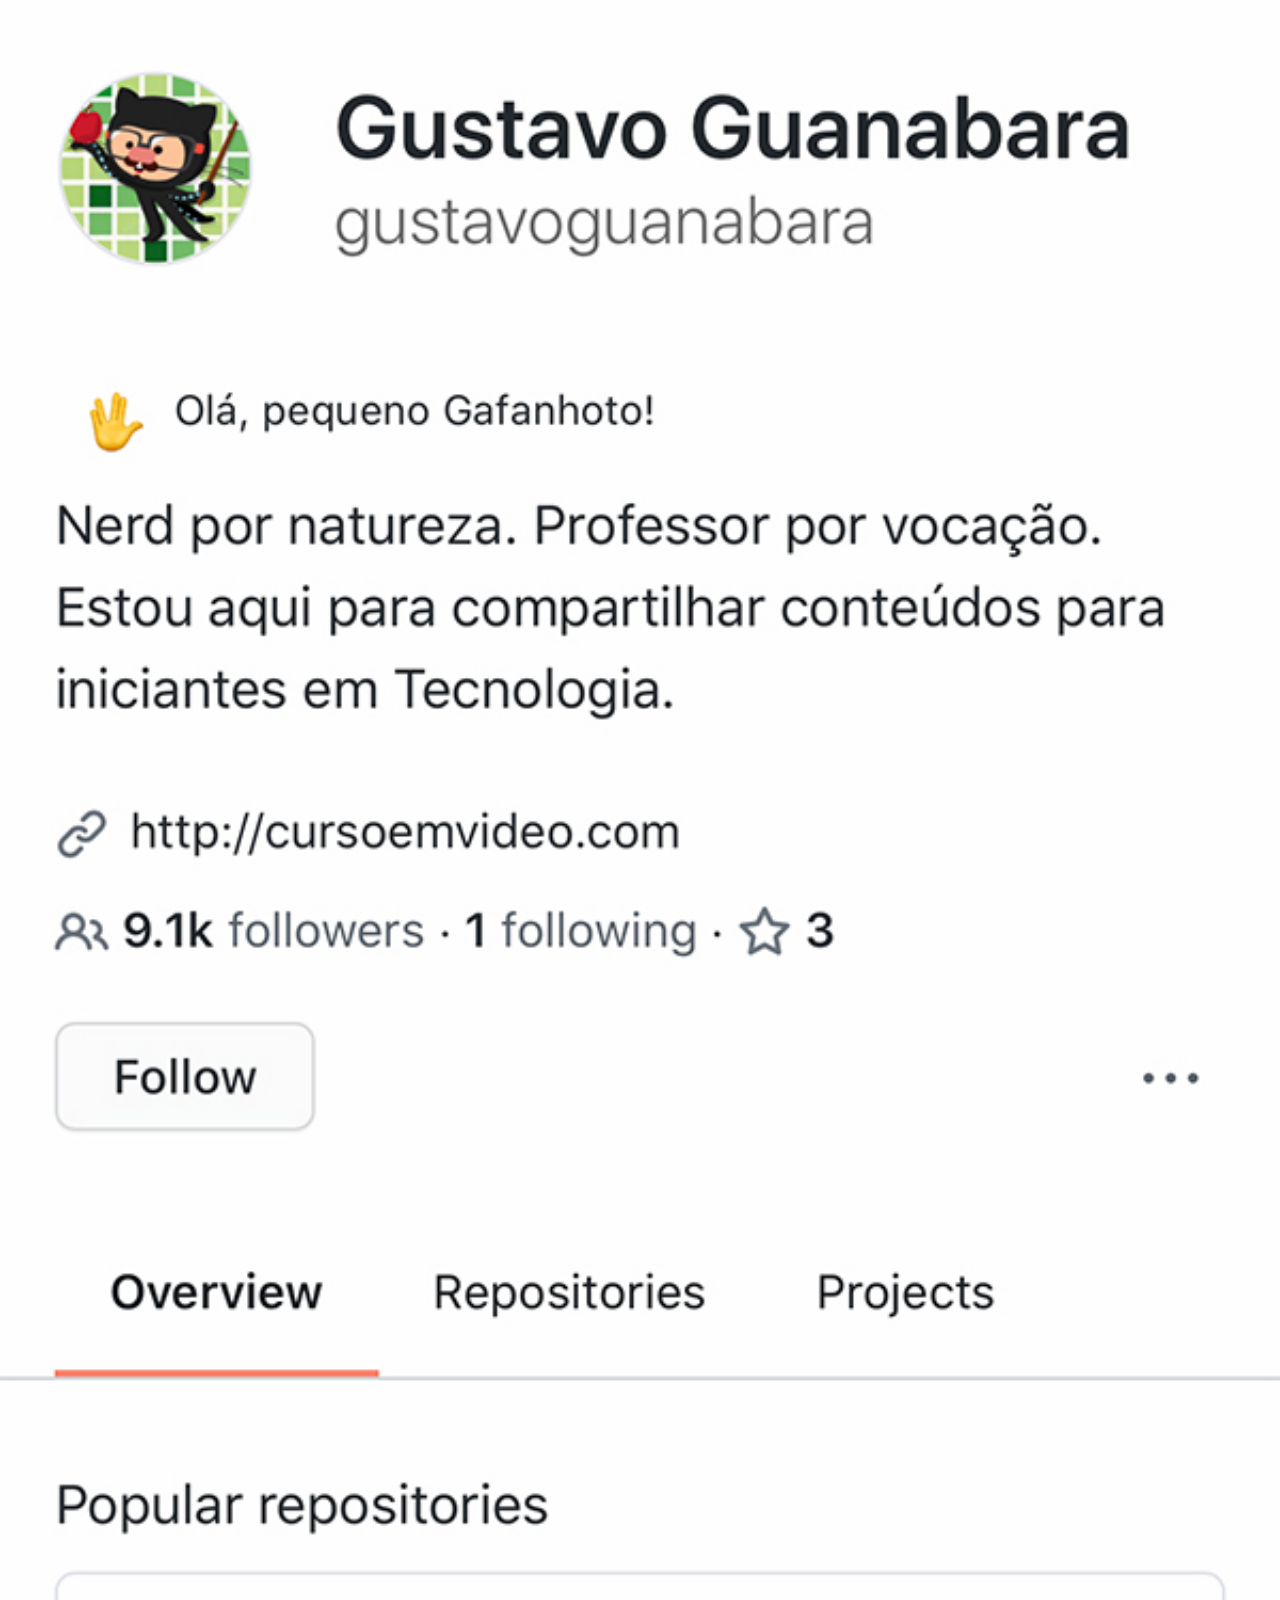
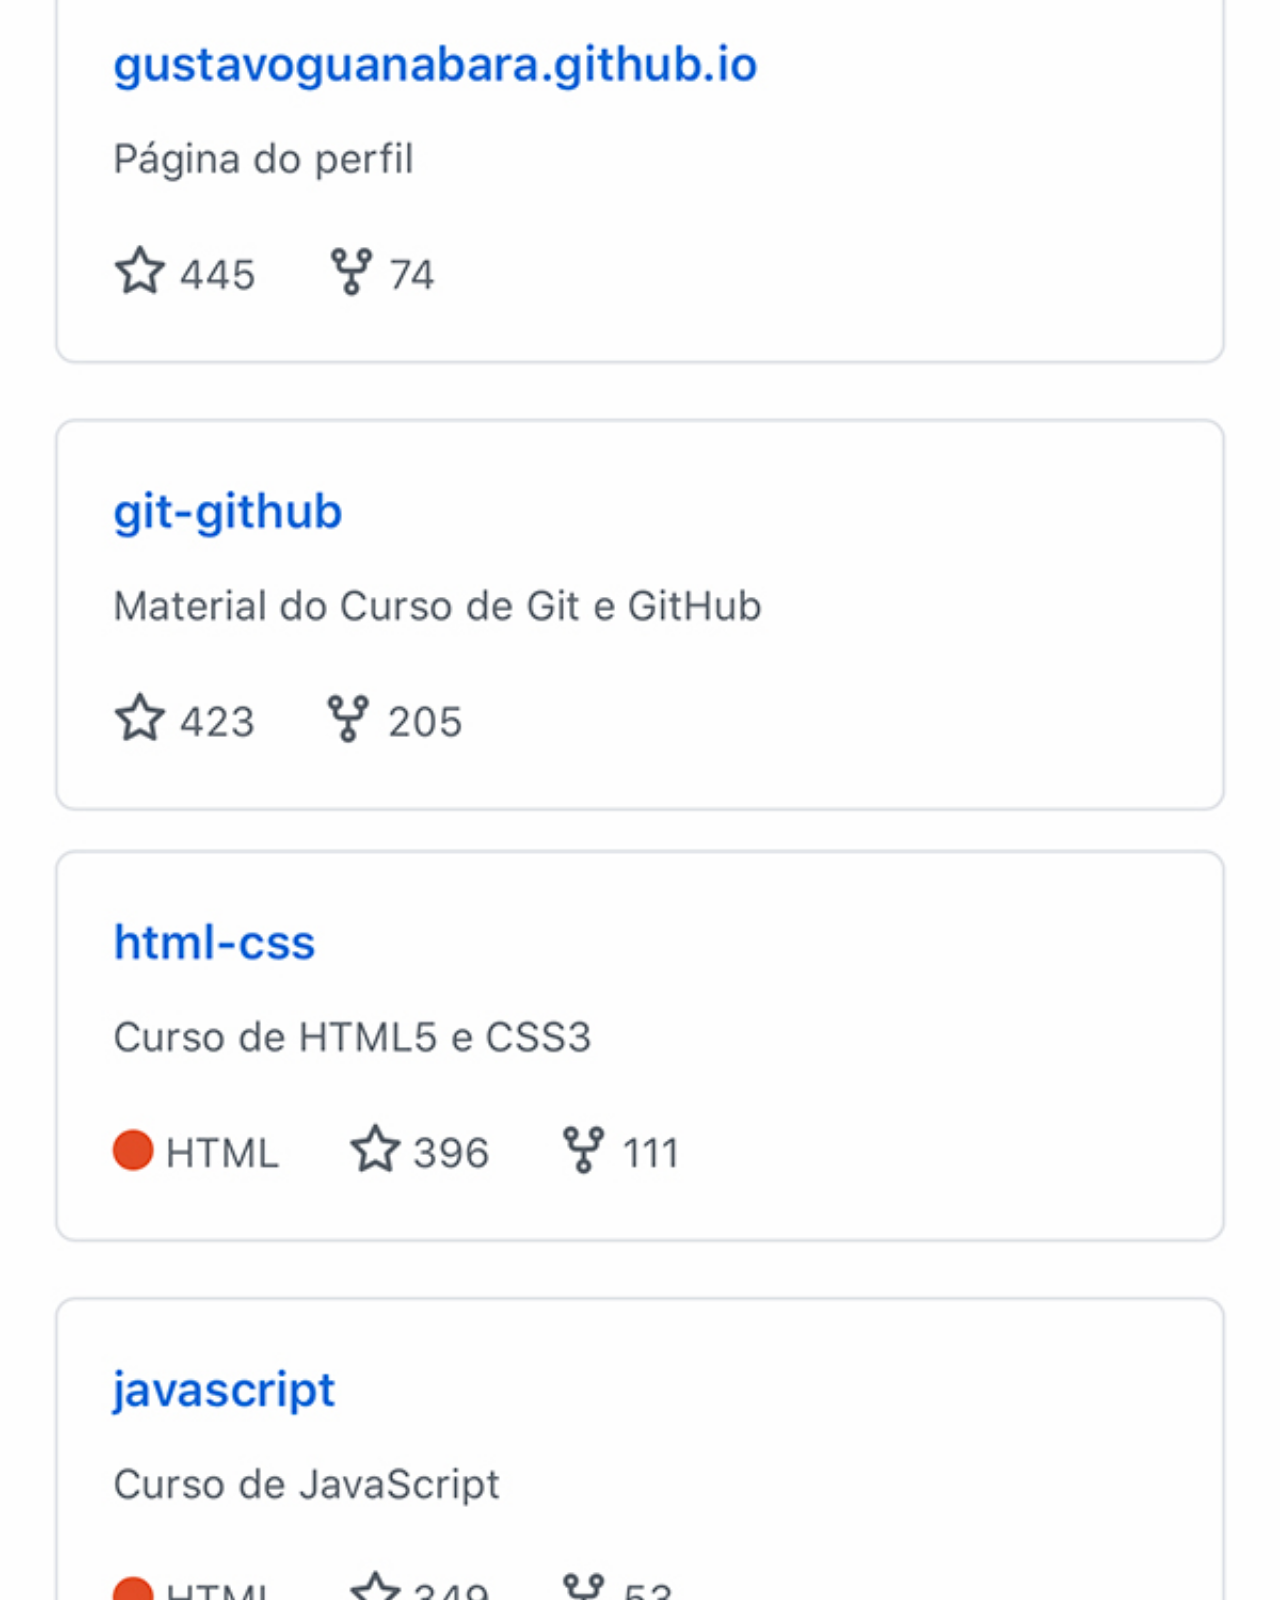
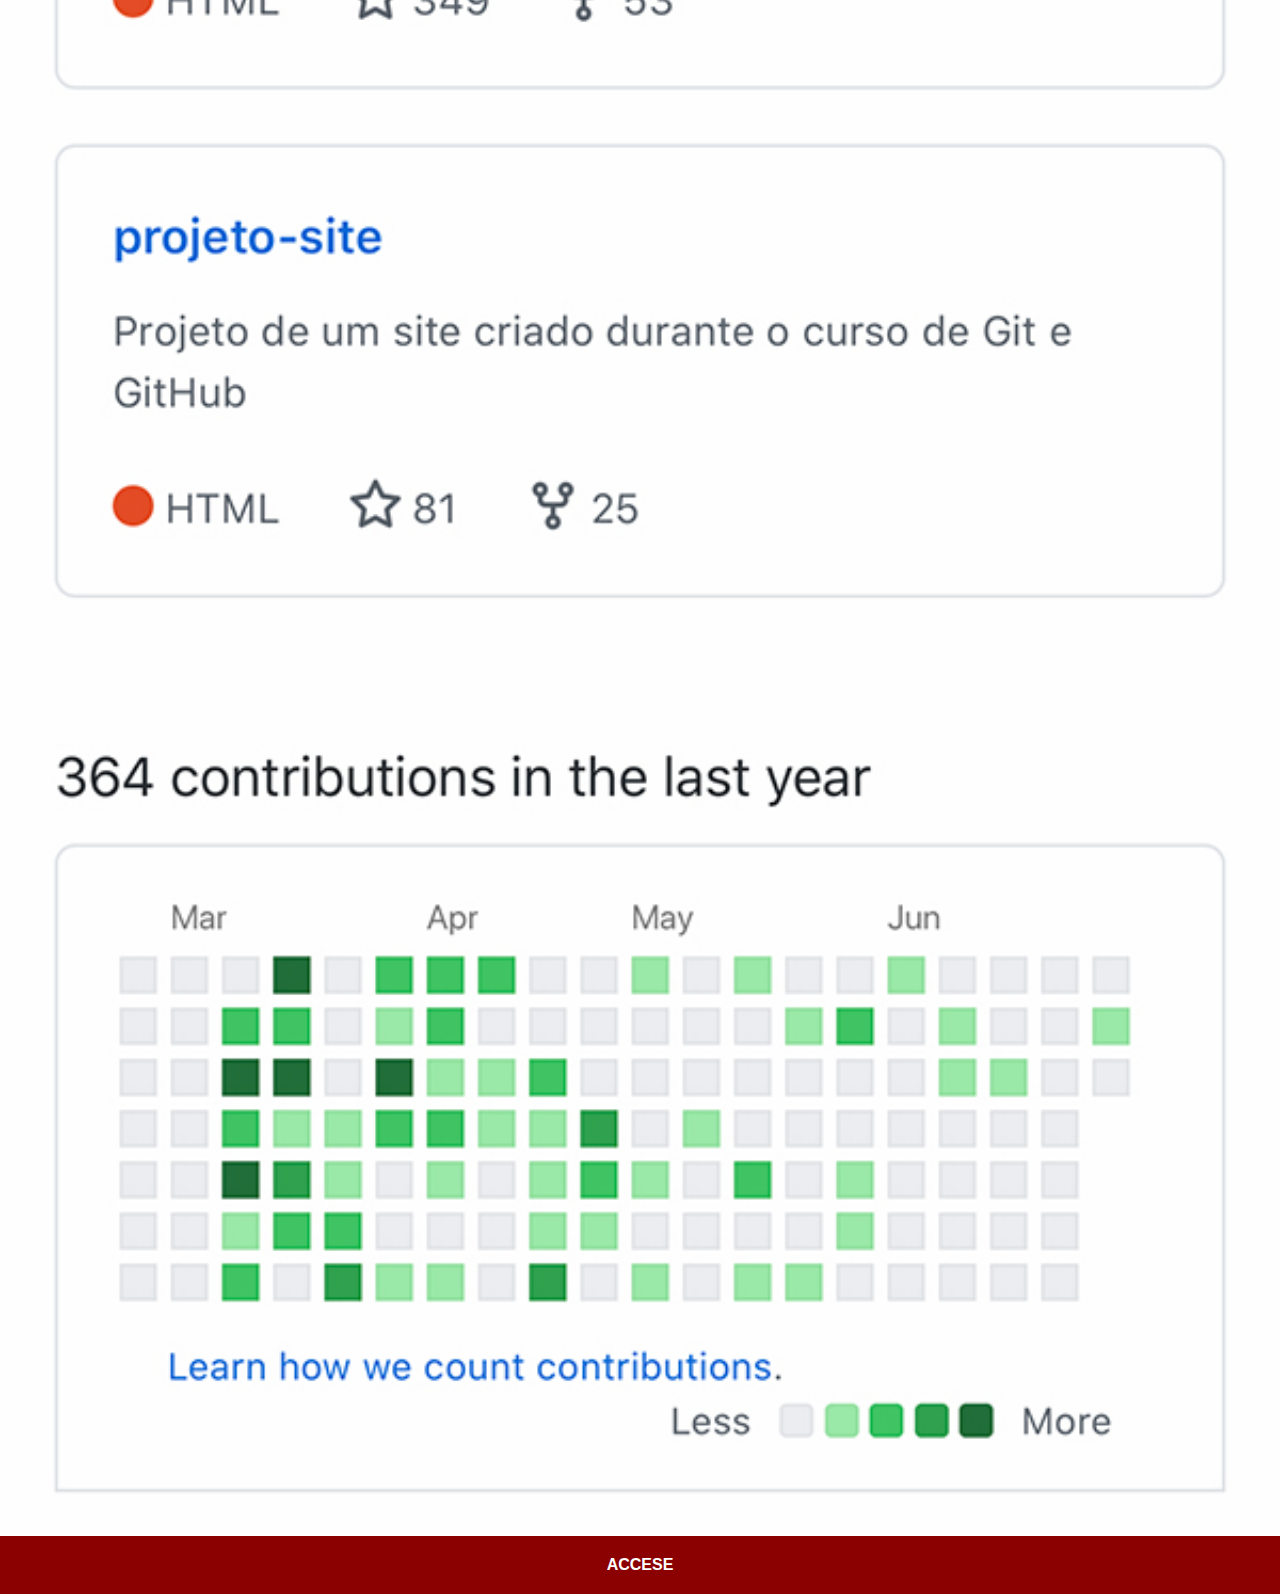
==== github.html @ 8c5d0a66 "Mod 12" ====
<!DOCTYPE html>
<html lang="pt-br">
<head>
    <meta charset="UTF-8">
    <meta name="viewport" content="width=device-width, initial-scale=1.0">
    <link rel="stylesheet"  type="text/css" href="/estilos/social.css">
    <title>Github</title>
</head>
<body>
    <img src="/imagens/tela-github.jpg" alt="github">
    <a href="https://github.com/SaulDevjr" target="_blank">ACCESE</a>
    </a>
</body>
</html>
---- estilos/social.css ----
@charset "UTF-8";

* {
  margin: 0px;
  padding: 0px;
  box-sizing: border-box;
  font-family: Arial, Helvetica, sans-serif;
}
/*este recurso e para tirar o scrollbar*/
::-webkit-scrollbar {
  width: 0;
  height: 0;
}
img {
  width: 100vw;
  height: auto;
  
}
a {
  display: block;
  width: 100%;
  background-color: darkred;
  color: white;
  text-decoration: none;
  text-align: center;
  padding: 20px;
  font-weight: bolder;
}
a:hover{
    width: 100%;
    background-color: rgb(201, 2, 2);
}
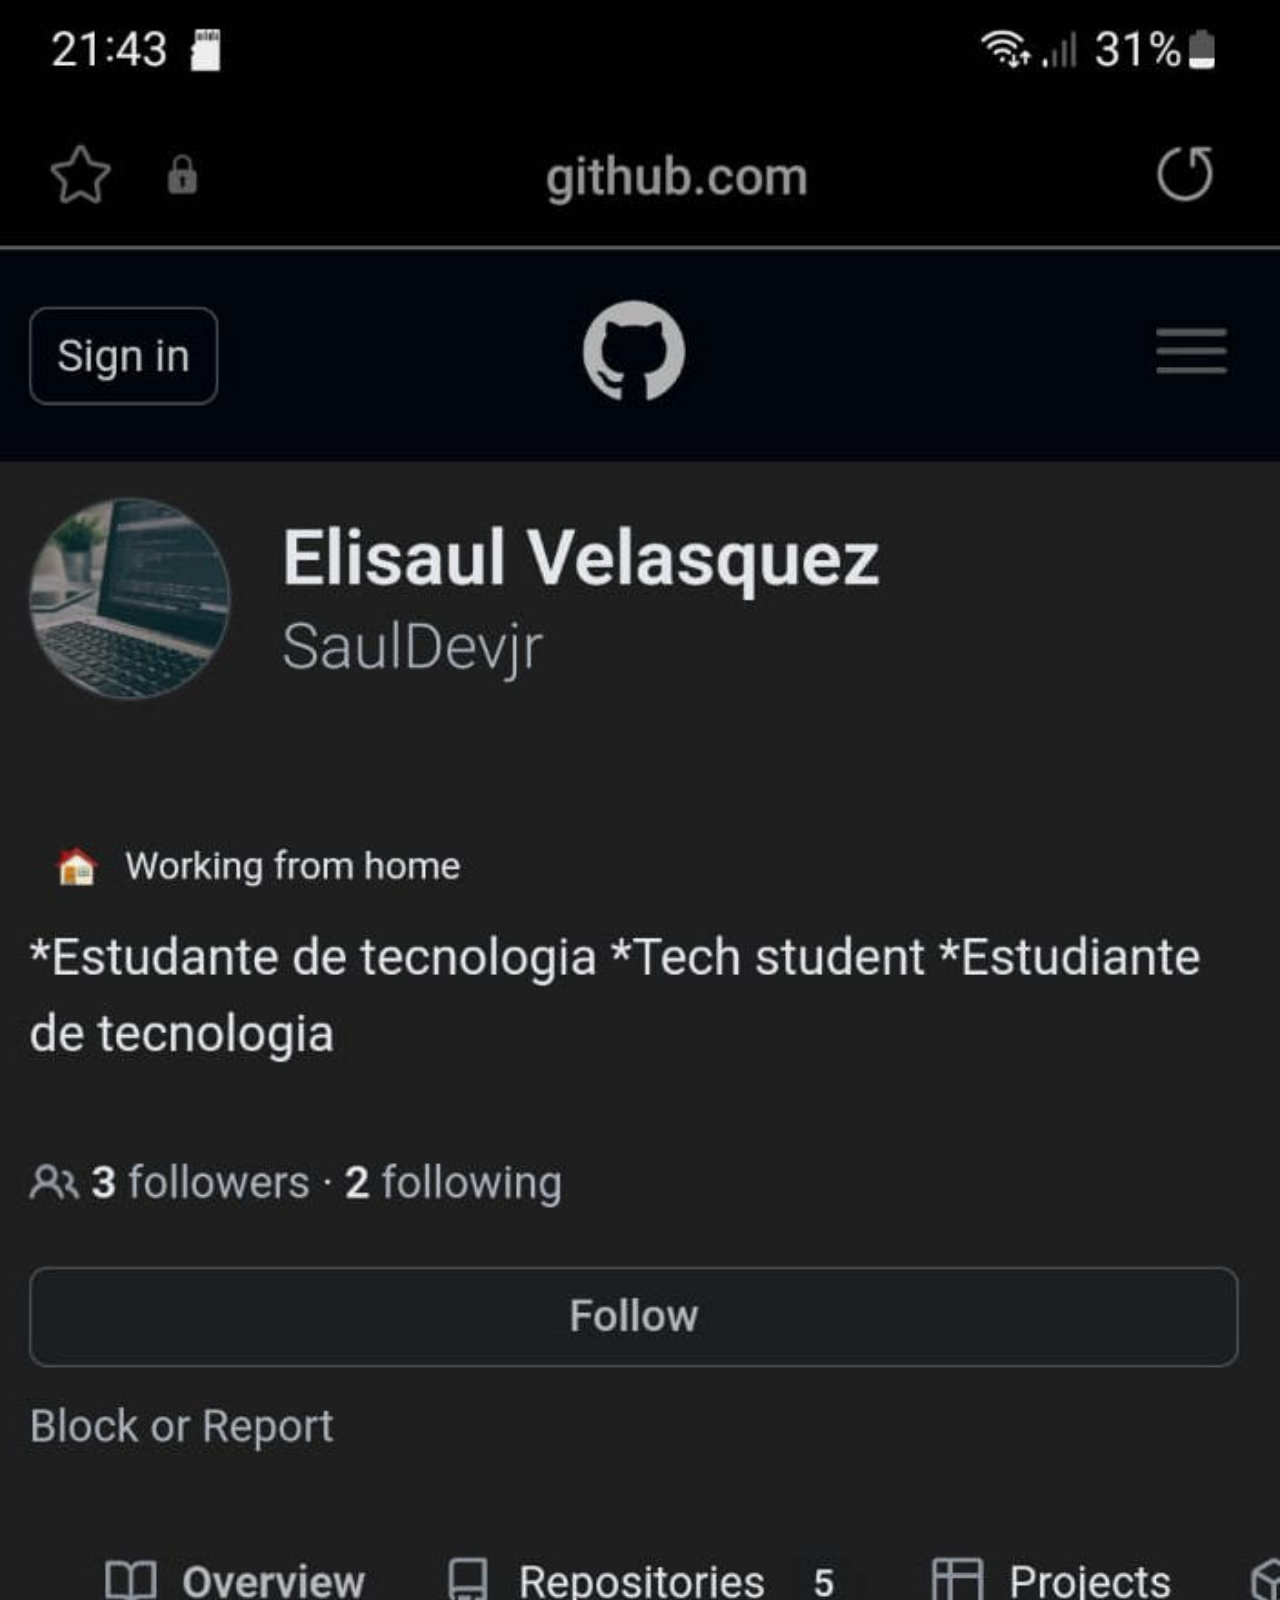
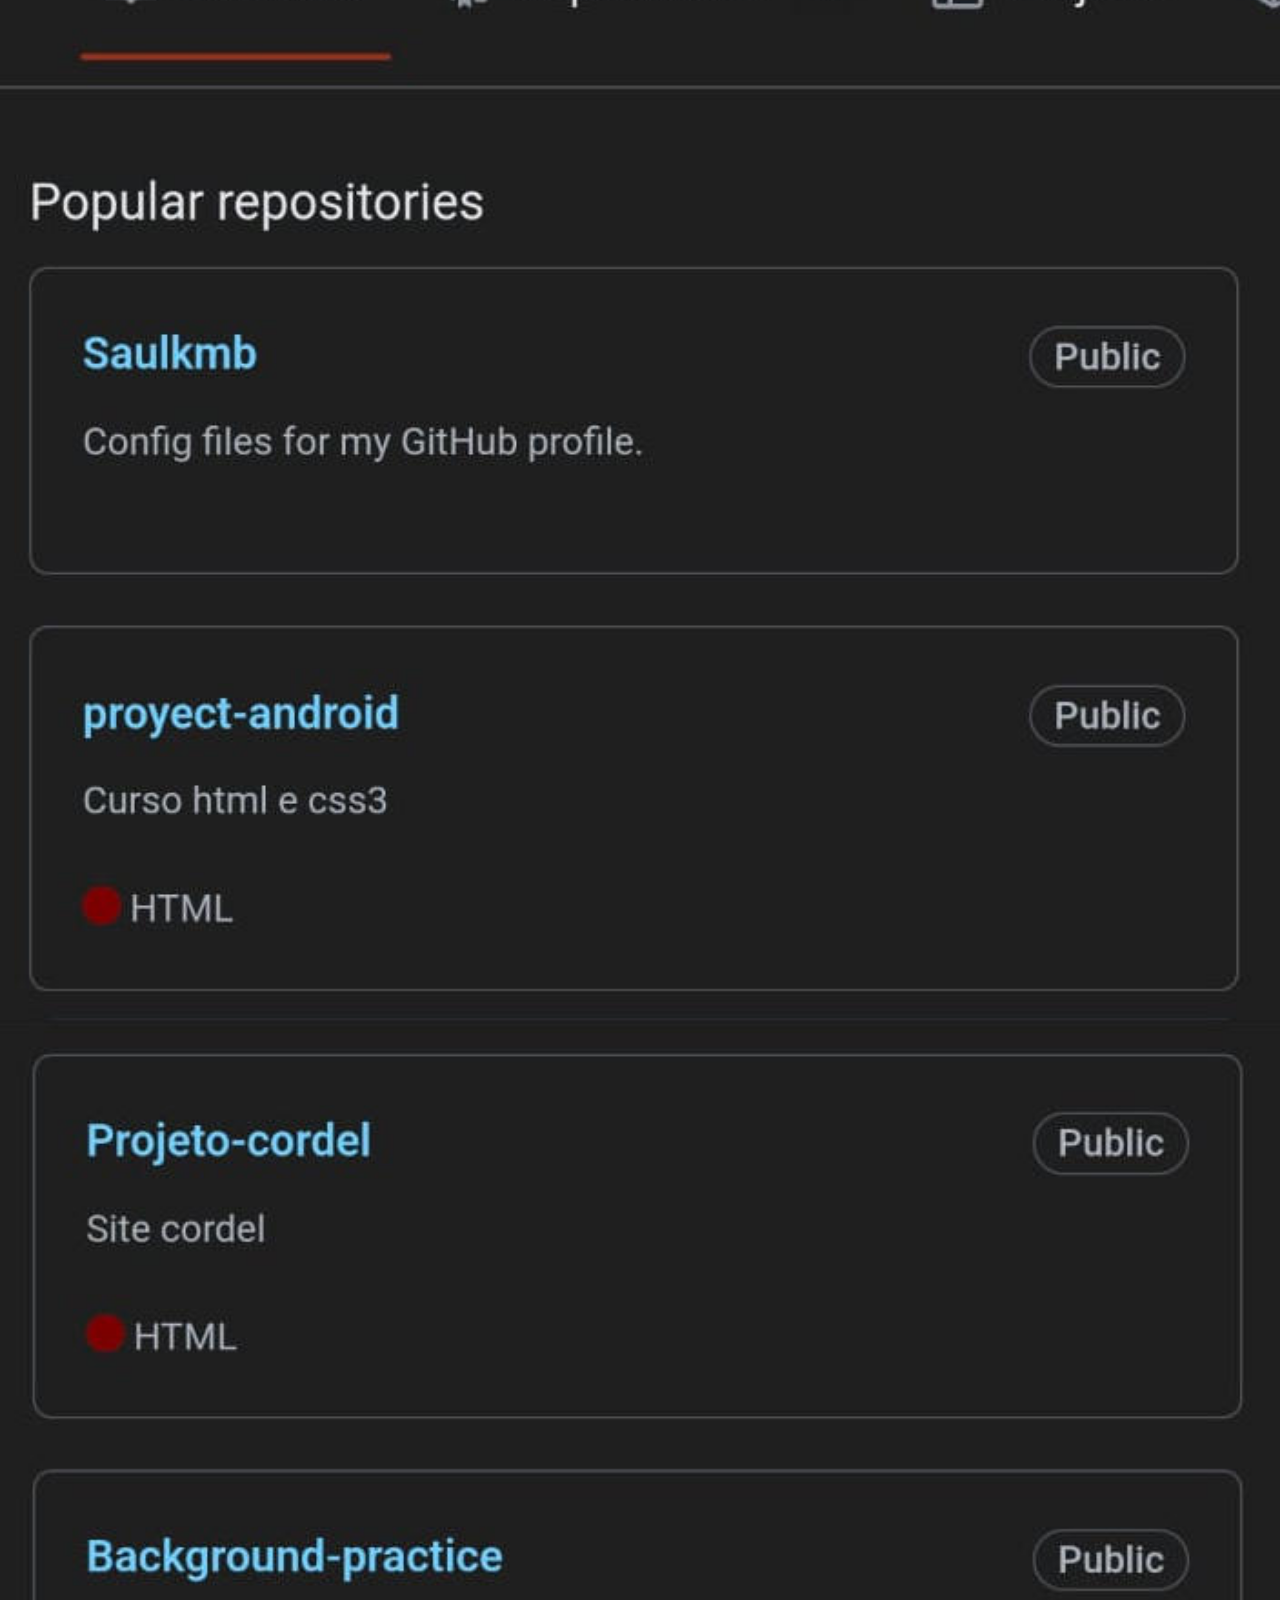
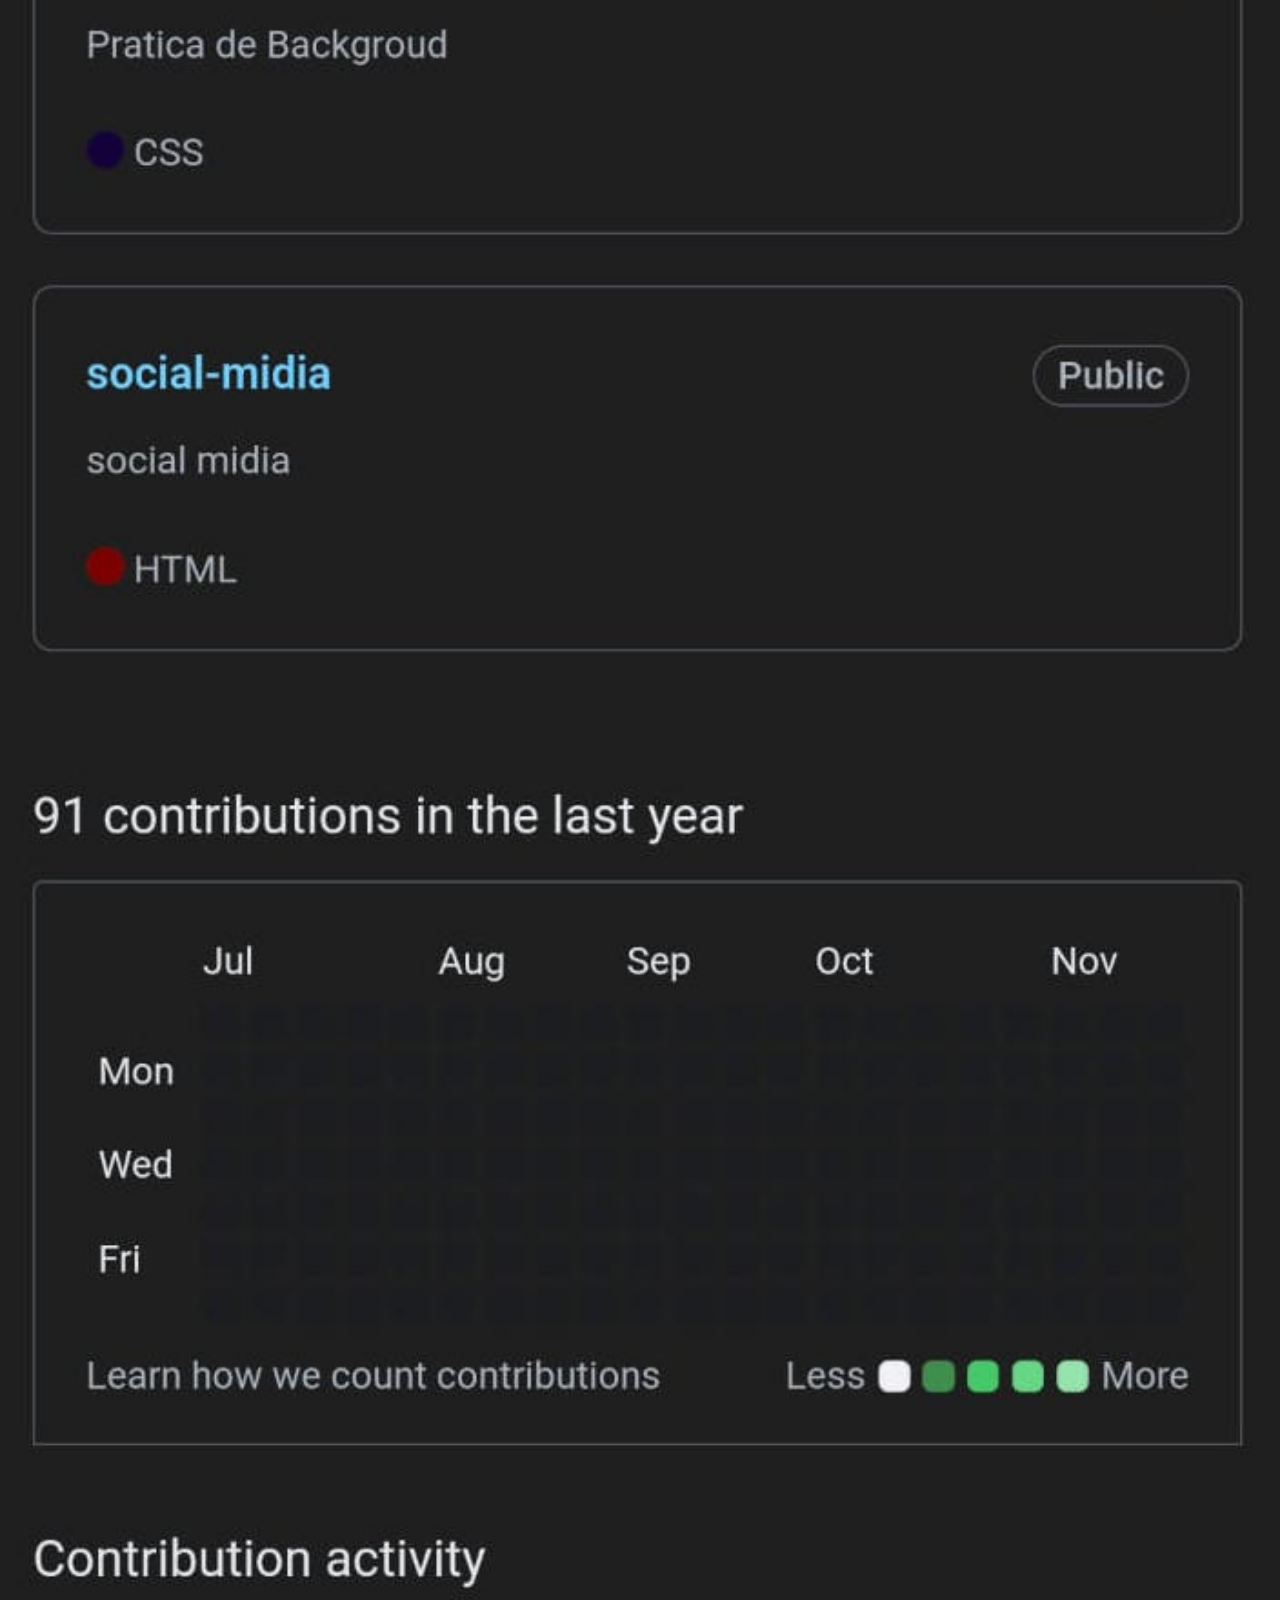
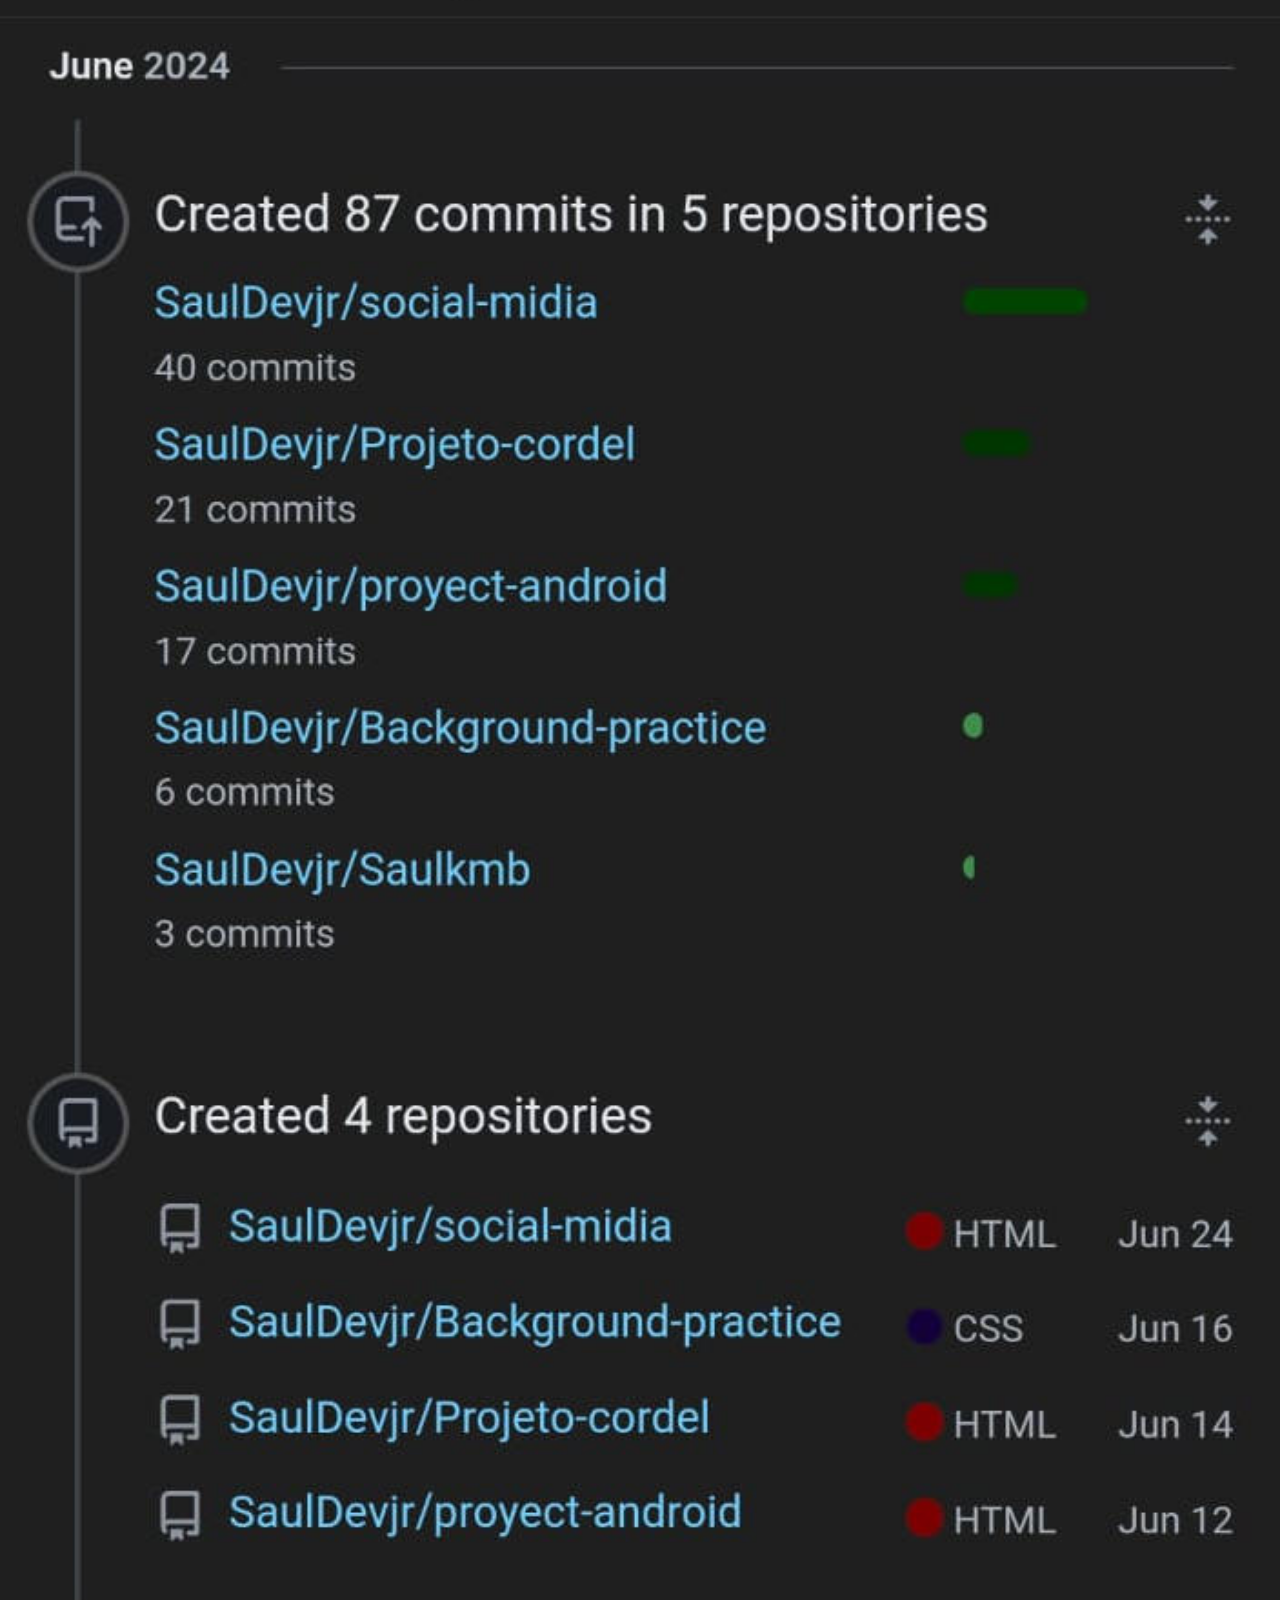
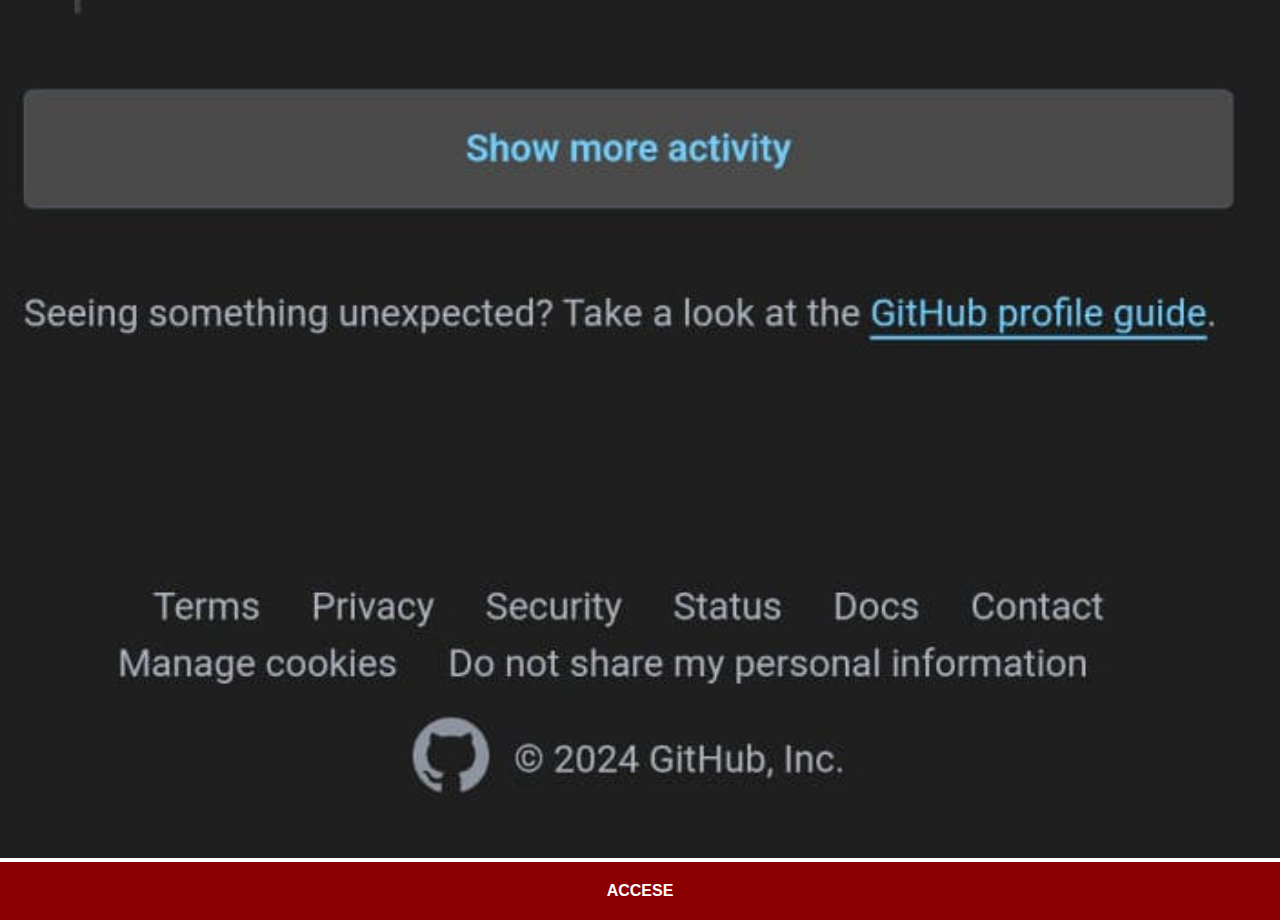
==== commit 82a4468a: "Update github.html" ====
--- a/github.html
+++ b/github.html
@@ -2,13 +2,12 @@
 <html lang="pt-br">
 <head>
     <meta charset="UTF-8">
-    <meta name="viewport" content="width=device-width, initial-scale=1.0">
-    <link rel="stylesheet"  type="text/css" href="/estilos/social.css">
+    <meta name="viewport" content="width=device-width, initial-scale=1.0"/>
+    <link rel="stylesheet" type="text/css" href="estilos/social.css"/>
     <title>Github</title>
 </head>
 <body>
-    <img src="/imagens/tela-github.jpg" alt="github">
+    <img src="imagens/tela-github1.jpg" alt="github" />
     <a href="https://github.com/SaulDevjr" target="_blank">ACCESE</a>
-    </a>
 </body>
 </html>--- a/estilos/social.css
+++ b/estilos/social.css
@@ -14,7 +14,6 @@
 img {
   width: 100vw;
   height: auto;
-  
 }
 a {
   display: block;
@@ -26,7 +25,7 @@
   padding: 20px;
   font-weight: bolder;
 }
-a:hover{
-    width: 100%;
-    background-color: rgb(201, 2, 2);
-}+a:hover {
+  width: 100%;
+  background-color: rgb(201, 2, 2);
+}
